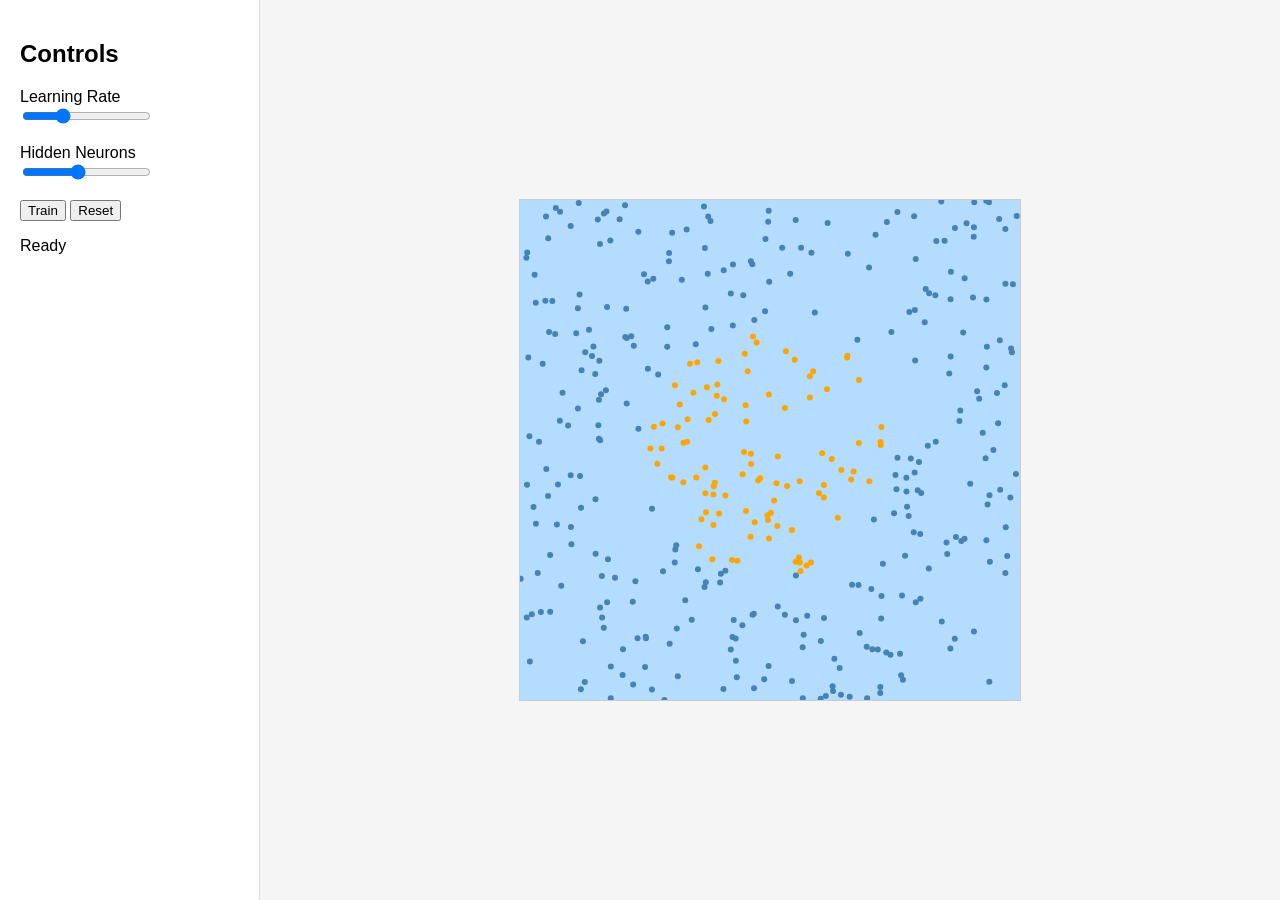
==== index.html @ ee27f1b2 "Setup" ====
<!-- 
 Left Panel: Controls
 Center: Main Canvas
 Right: Network Diagram
-->

<!DOCTYPE html>
<html lang="en">
<head>
  <meta charset="UTF-8" />
  <meta name="viewport" content="width=device-width, initial-scale=1.0" />
  <title>Mini TensorFlow Playground</title>
  <link rel="stylesheet" href="style.css" />
</head>
<body>
  <div class="app">
    <aside class="controls">
      <h2>Controls</h2>

      <label>
        Learning Rate
        <input type="range" id="lr" min="0.001" max="0.1" step="0.001" value="0.03" />
      </label>

      <label>
        Hidden Neurons
        <input type="range" id="hidden" min="1" max="8" step="1" value="4" />
      </label>

      <button id="trainBtn">Train</button>
      <button id="resetBtn">Reset</button>

      <p id="status">Ready</p>
    </aside>

    <main class="main">
      <canvas id="plot" width="500" height="500"></canvas>
    </main>
  </div>

  <script src="app.js"></script>
</body>
</html>
---- style.css ----
body {
  margin: 0;
  font-family: Arial, sans-serif;
  background: #f5f5f5;
}

.app {
  display: grid;
  grid-template-columns: 260px 1fr;
  min-height: 100vh;
}

.controls {
  background: white;
  padding: 20px;
  border-right: 1px solid #ddd;
}

.controls label {
  display: block;
  margin-bottom: 16px;
}

.main {
  display: flex;
  justify-content: center;
  align-items: center;
  padding: 20px;
}

canvas {
  background: white;
  border: 1px solid #ccc;
}
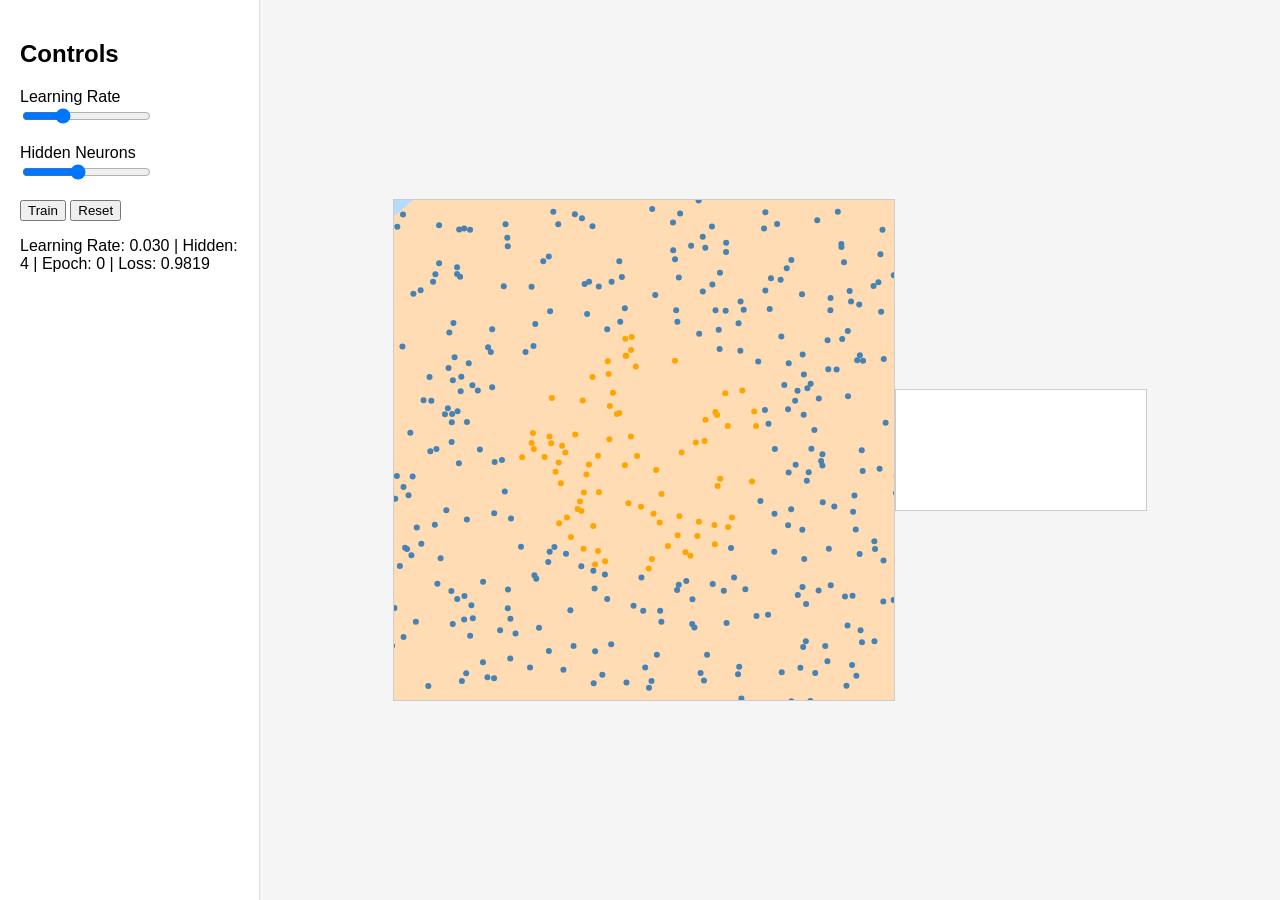
==== commit 2dea3259: "NN Works" ====
--- a/index.html
+++ b/index.html
@@ -35,6 +35,7 @@
 
     <main class="main">
       <canvas id="plot" width="500" height="500"></canvas>
+      <canvas id="lossPlot" width="250" height="120"></canvas>
     </main>
   </div>
 
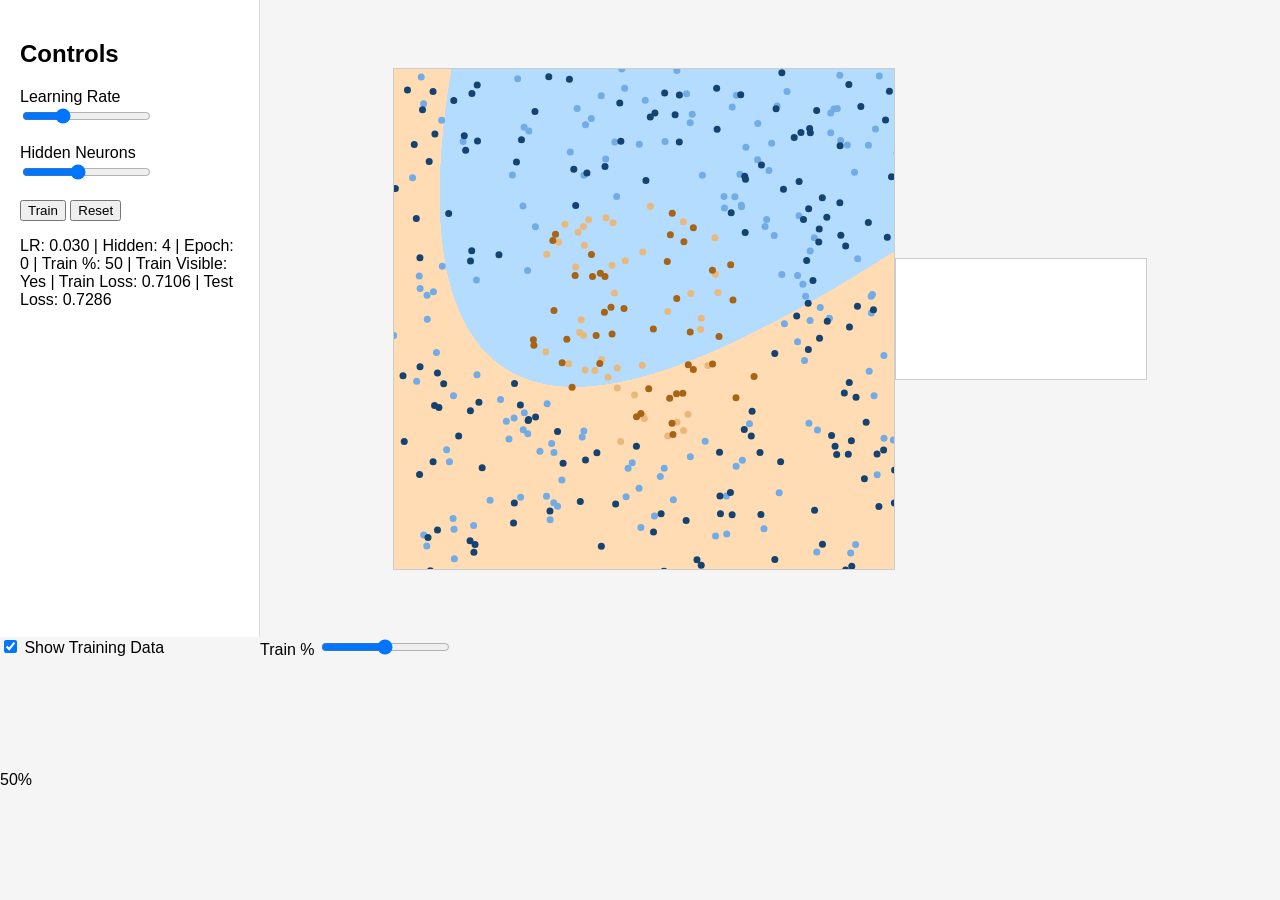
==== commit bb0055fe: "Train data display" ====
--- a/index.html
+++ b/index.html
@@ -37,6 +37,17 @@
       <canvas id="plot" width="500" height="500"></canvas>
       <canvas id="lossPlot" width="250" height="120"></canvas>
     </main>
+
+    <label>
+    <input type="checkbox" id="showTrainData" checked />
+    Show Training Data
+    </label>
+
+    <label>
+    Train %
+    <input type="range" id="trainSplit" min="10" max="90" step="5" value="50" />
+    </label>
+    <p id="trainSplitValue">50%</p>
   </div>
 
   <script src="app.js"></script>
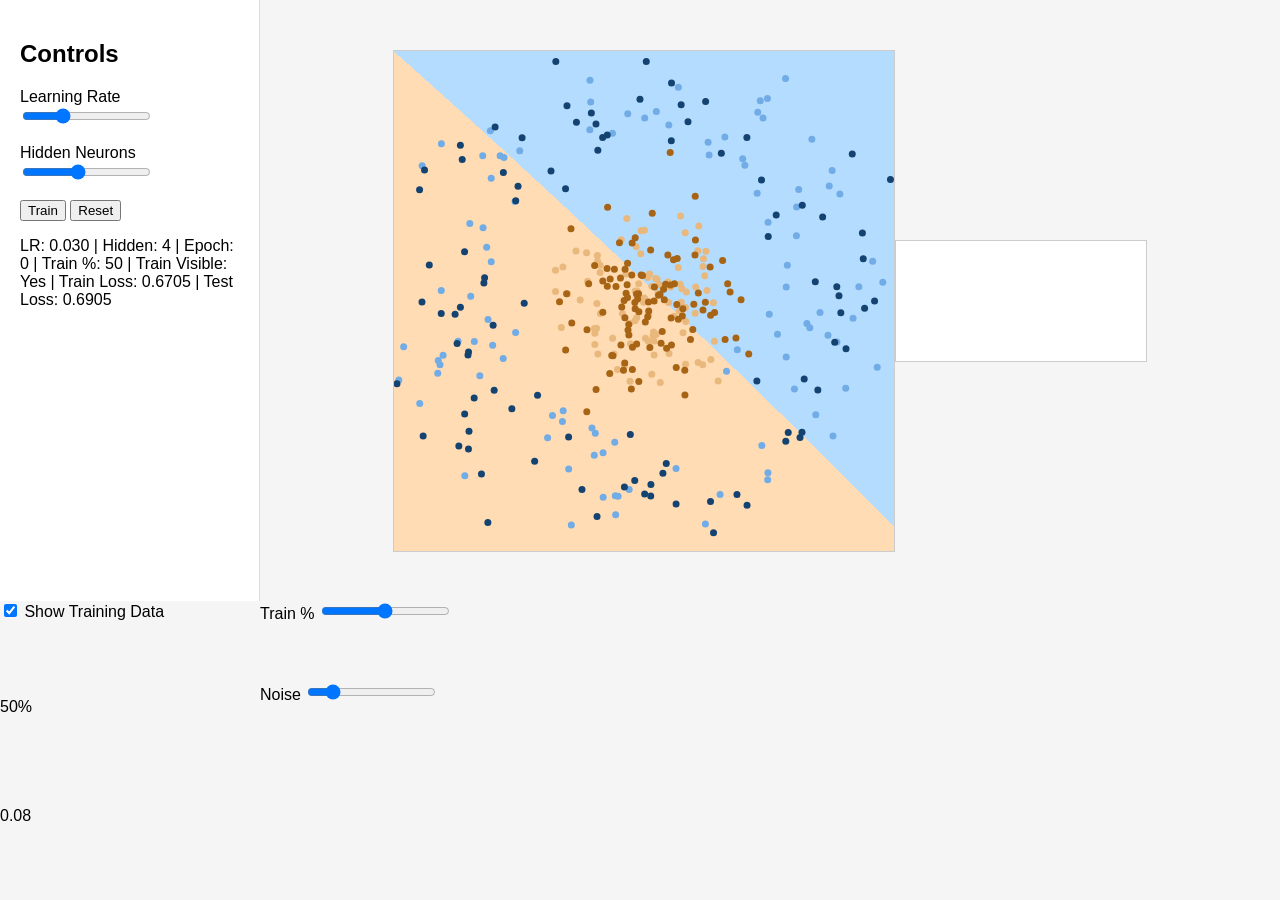
==== commit 80e4ec24: "Noise" ====
--- a/index.html
+++ b/index.html
@@ -48,6 +48,11 @@
     <input type="range" id="trainSplit" min="10" max="90" step="5" value="50" />
     </label>
     <p id="trainSplitValue">50%</p>
+    <label>
+      Noise
+    <input type="range" id="noise" min="0" max="0.5" step="0.01" value="0.08" />
+  </label>
+  <p id="noiseValue">0.08</p>
   </div>
 
   <script src="app.js"></script>
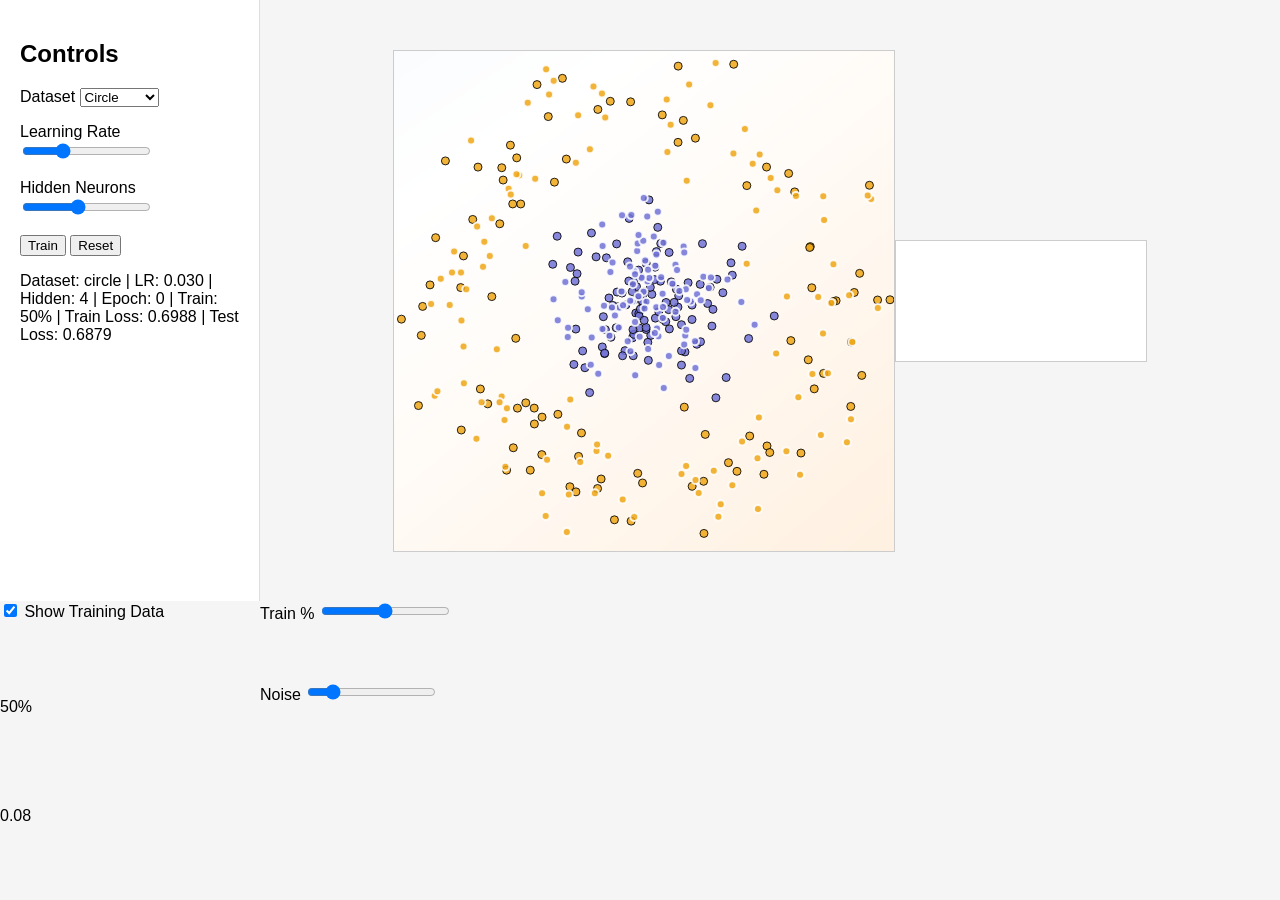
==== commit dbb51d33: "New shapes" ====
--- a/index.html
+++ b/index.html
@@ -16,6 +16,16 @@
   <div class="app">
     <aside class="controls">
       <h2>Controls</h2>
+
+      <label>
+        Dataset
+        <select id="datasetSelect">
+          <option value="circle">Circle</option>
+          <option value="xor">XOR</option>
+          <option value="gaussian">Gaussian</option>
+          <option value="spiral">Spiral</option>
+        </select>
+      </label>
 
       <label>
         Learning Rate
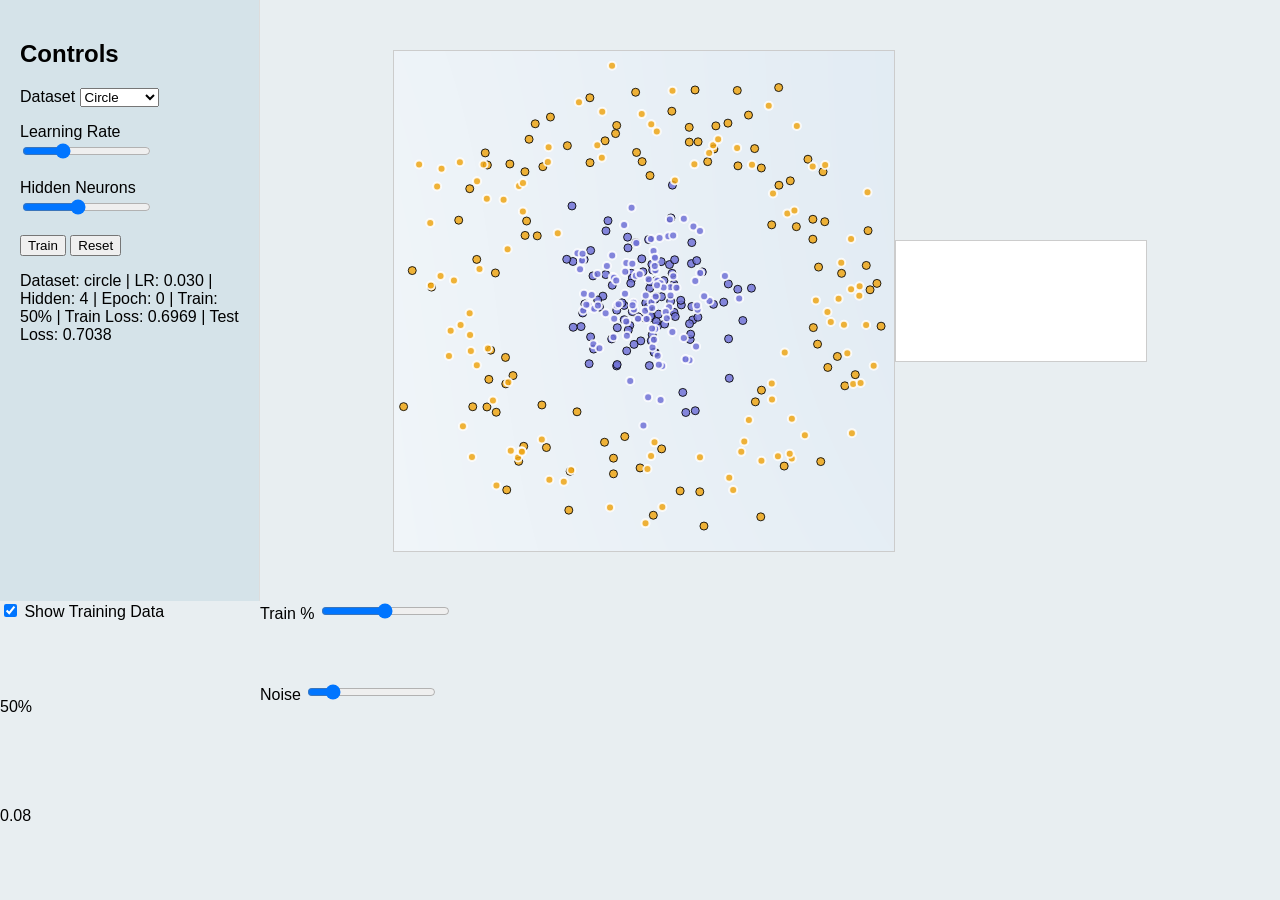
==== commit 9e0ec1df: "NNfixes" ====
--- a/index.html
+++ b/index.html
@@ -10,7 +10,7 @@
   <meta charset="UTF-8" />
   <meta name="viewport" content="width=device-width, initial-scale=1.0" />
   <title>Mini TensorFlow Playground</title>
-  <link rel="stylesheet" href="style.css" />
+  <link rel="stylesheet" href="./style.css" />
 </head>
 <body>
   <div class="app">
@@ -65,6 +65,6 @@
   <p id="noiseValue">0.08</p>
   </div>
 
-  <script src="app.js"></script>
+  <script src="./app.js"></script>
 </body>
 </html>
--- a/style.css
+++ b/style.css
@@ -1,7 +1,7 @@
 body {
   margin: 0;
   font-family: Arial, sans-serif;
-  background: #f5f5f5;
+  background: #e8eef1;
 }
 
 .app {
@@ -11,7 +11,7 @@
 }
 
 .controls {
-  background: white;
+  background: #d5e3e9;
   padding: 20px;
   border-right: 1px solid #ddd;
 }
